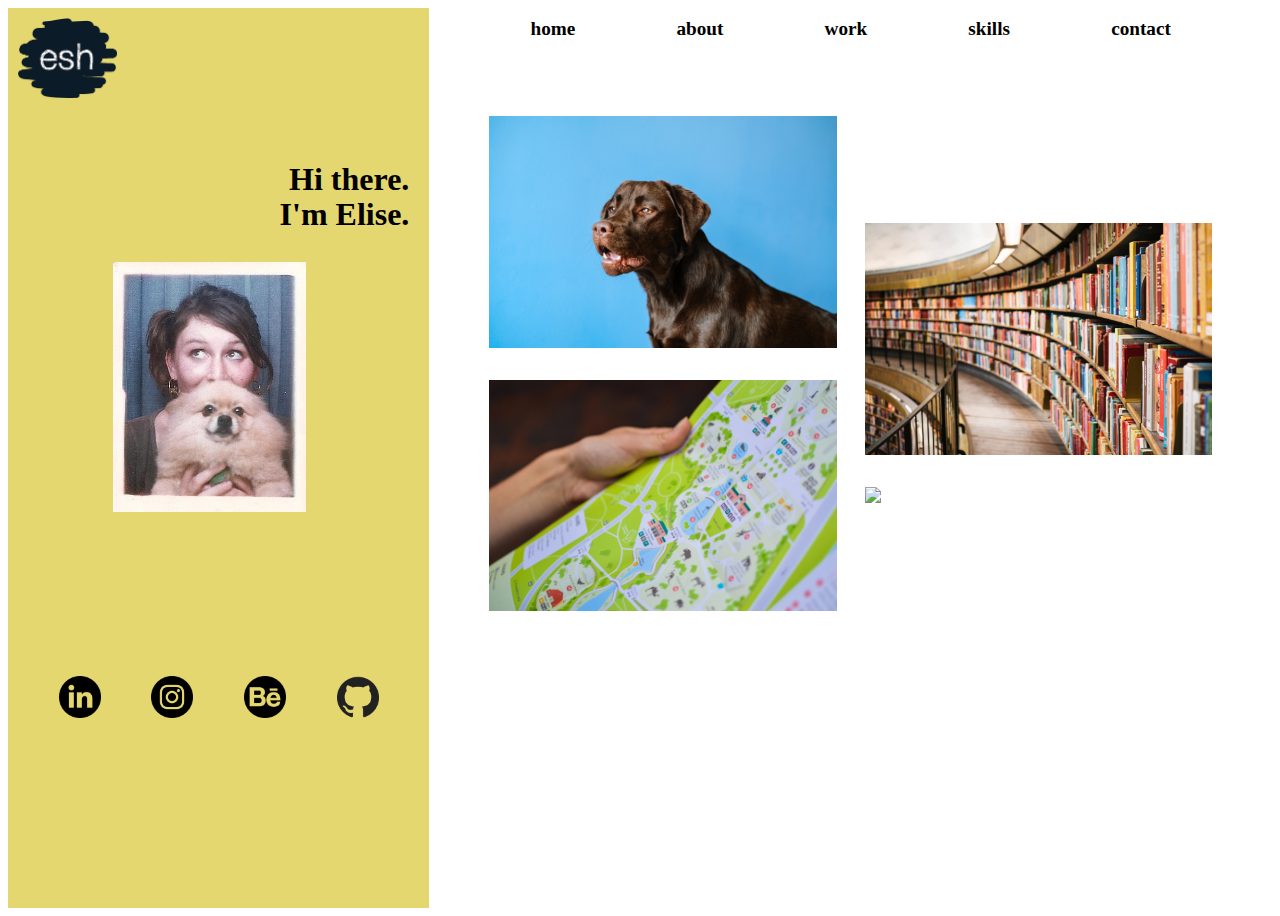
==== index.html @ 3a0eaf2a "initial commit" ====
<!DOCTYPE html>
<html lang="en">

<head>
<link rel="stylesheet" href="css/style.css">  
<link rel="preconnect" href="https://fonts.gstatic.com">
<link href="https://fonts.googleapis.com/css2?family=Open+Sans&display=swap" rel="stylesheet">
</head>

<div class="grid">
  <header class="header">
    <div class="topnav">
      <a href="index.html">home</a>
      <a href="about.html">about</a>
      <a href="work.html">work</a>
      <a href="skills.html">skills</a>
      <a href="contact.html">contact</a>
    </div>  
  </header>
  
  <aside class="aside">
    <div class="logoHome">
      <a href="index.html"><img alt="..." src="images/ESHlogo.png" height="80px"></a>
    </div>
    <div class="sidebarText">   
      <h1>Hi there.</h1>
      <h1>I'm Elise.</h1>
    </div>
    <div class="heroImage">
      <img src="images/hayesHero.jpg" alt="..." height="250">
    </div>
    <div class="socialIcons">
      <img src="images/010-linkedin.png" alt="..." style="width:10%">
      <img src="images/011-instagram.png" alt="..." style="width:10%">
      <img src="images/behance-logo.png" alt="..." style="width:10%">
      <img src="images/github.png" alt="..." style="width:10%">
    </div>
  </aside>
  
  <main class="main">
    <div class="outer-grid">
      <div class="inner-grid">
      <img src="images/dog.jpg"/>
      <img src="images/map.jpg"/>
      </div>
      <div class="inner-grid">
      <img src="images/books.jpg"/>
      <img src="images/travel.jpg"/>
      </div>
      </div>
  </main>
  
  <!-- <footer class="footer">
      <div class="socialIcons">
        <img src="images/010-linkedin.png" alt="..." style="width:10%">
        <img src="images/011-instagram.png" alt="..." style="width:10%">
        <img src="images/behance-logo.png" alt="..." style="width:10%">
        <img src="images/github.png" alt="..." style="width:10%">
      </div>
  </footer> -->
  
</div>

</html>
---- css/style.css ----
.grid {
    display: grid;
    grid-template-columns: 1fr 2fr;
    grid-template-rows: 10vh 90vh;
  }
  
  .aside {
    background-color: #E4D76F;
  }
  
  .header {
    background-color:white;
  }
  
  .main {
    background-color: white;
  }
  
  .footer {
    background-color: #E4D76F;
  }
  
  .socialIcons {
    padding-top: 10em;
    padding-bottom: 20px;
    display: flex;
    flex-direction: row;
    align-items: center;
    justify-content: space-evenly;
  }
  
  header {
    grid-column-start: 2;
    grid-column-end: 3;
  }
  
  aside {
    grid-column-start: 1;
    grid-column-end: 2;
    grid-row-start: 1;
    grid-row-end: 3;
  }
  
  main {
    grid-column-start: 2;
    grid-column-end: 3;
    grid-row-start: 2;
    grid-row-end: 3;
    /* display: flex;
    justify-content: center; */
  }
  
  /* footer {
    grid-column-start: 1;
    grid-column-end: 2;
    grid-row-start: 3;
    grid-row-end: 4;
  } */
  
  .logoHome {
    padding-left: 10px;
    padding-top: 10px;
  }
  
  .sidebarText {
    overflow: auto;
      padding-top: 50px;
      padding-right: 20px;
      text-align: right;
      line-height: 80%;
      font-family: roboto;
  }
  
  .heroImage {
    display: block;
    margin-left: auto;
    margin-right: auto;
    padding-top: 20px;
    width: 50%;
  }
  
  .topnav {
    padding-top: 10px;
    display: flex;
    /* flex-direction: row; */
    align-items: center;
    justify-content: space-evenly;
    font-family: roboto;
    font-weight: bold;
    font-size: larger;
  }
  
  a:link {
    color:black;
    text-decoration: none;
  }
  
  a:visited {
    color:gray;
    text-decoration: none;
  }
  
  a:hover {
    color: #8AD0CC;
    text-decoration: none;
  }
  
  a:active {
    color: orangered;
    text-decoration: none;
  }
  
  /* photocards */
  .cards {
    display: flex;
    /* flex-wrap: wrap; */
    align-items: flex-start;
    flex-direction: column;
    max-height: 50vh;
  }
  .cards img {
    padding-top: 10px;
    padding-left: 10px;
    max-width: 40vh;
  }

  /* textcards */
  * {
    box-sizing: border-box;
  }
  
  body {
    font-family: roboto;
  }
  
  /* Float four columns side by side */
  .skillsCardCol {
    float: left;
    width: 30%;
    padding: 0 10px;
  }
  
  /* Remove extra left and right margins, due to padding in columns */
  .skillscardRow {margin: 0 -5px;
    display: flex;
    justify-content: center;
    /* flex-wrap: wrap; */
  }

  
  /* Clear floats after the columns */
  /* .row:after {
    content: "";
    display: table;
    clear: both;
  } */
  
  /* Style the counter cards */
  .textCard {
    box-shadow: 0 4px 8px 0 rgba(0, 0, 0, 0.2); /* this adds the "card" effect */
    padding: 16px;
    text-align: center;
    background-color: #89D0CB;
    min-height: 350px;
  }
  
  /* Responsive columns - one column layout (vertical) on small screens */
  /* @media screen and (max-width: 600px) {
    .col {
      width: 100%;
      display: block;
      margin-bottom: 20px;
    }
  } */
  

   /* .introPics {
     display: flex;
     align-items: center;
   } */


  .outer-grid {
    display: flex;
    flex-wrap: wrap;
    padding: 0 4px;
    align-items: center;
    justify-content: center;
 }
 .inner-grid {
    flex: 45%;
    max-width: 45%;
    padding: 0 4px;
 }
 .inner-grid img {
    margin-top: 8px;
    width: 100%;
    padding: 10px;
 }
 @media screen and (max-width: 800px) {
    .inner-grid {
       flex: 50%;
       max-width: 50%;
    }
 }
 @media screen and (max-width: 600px) {
    .inner-grid {
       flex: 100%;
       max-width: 100%;
    }
    .heroImage {
      width: 10%;
      margin-left: 0;
    }
 }
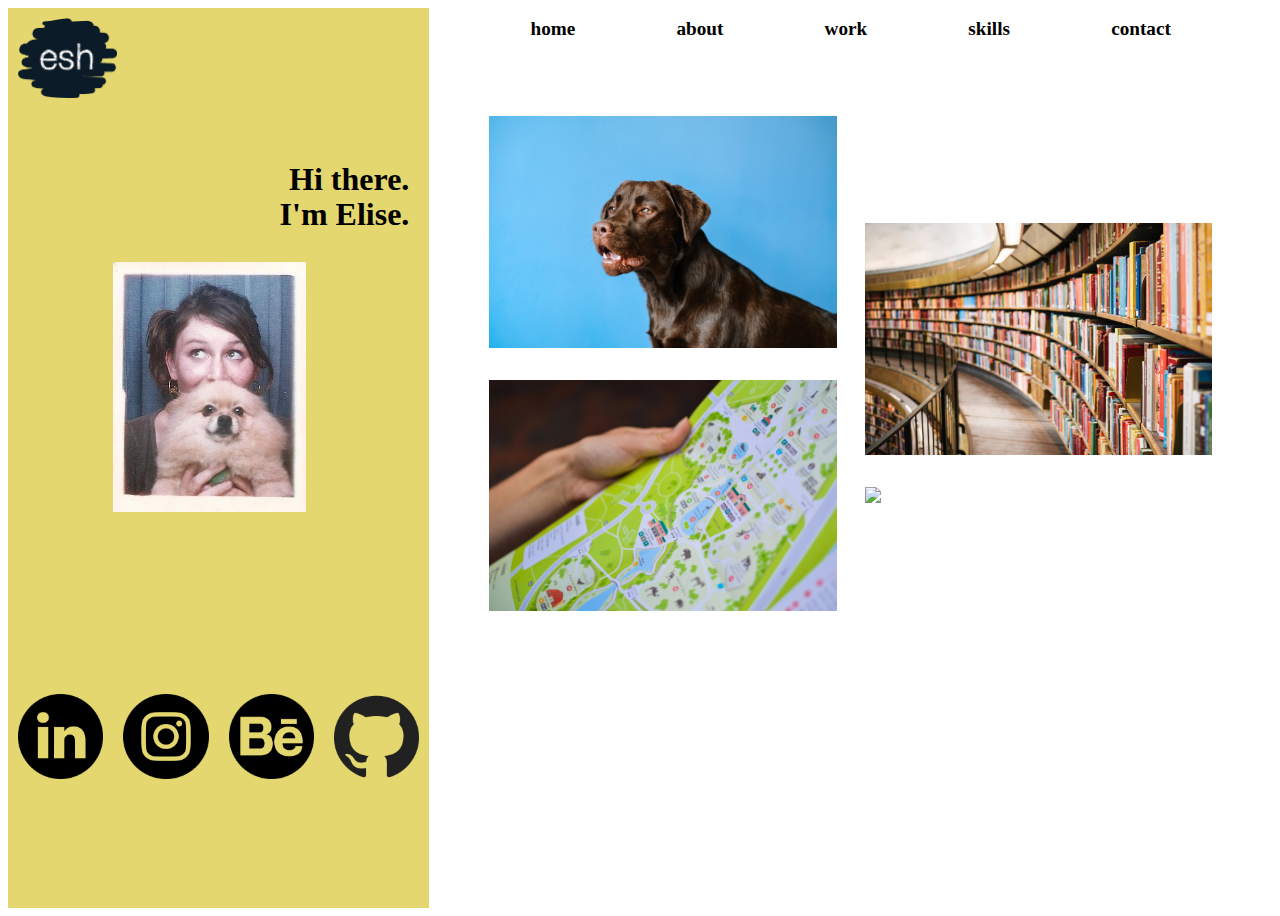
==== commit 3581151b: "updates 3" ====
--- a/index.html
+++ b/index.html
@@ -30,10 +30,10 @@
       <img src="images/hayesHero.jpg" alt="..." height="250">
     </div>
     <div class="socialIcons">
-      <img src="images/010-linkedin.png" alt="..." style="width:10%">
-      <img src="images/011-instagram.png" alt="..." style="width:10%">
-      <img src="images/behance-logo.png" alt="..." style="width:10%">
-      <img src="images/github.png" alt="..." style="width:10%">
+      <a href="https://www.linkedin.com/in/elise-hayes-9b1636106/"><img src="images/010-linkedin.png" alt="..."></a>
+      <a href="https://www.instagram.com/bulliebelle/"><img src="images/011-instagram.png" alt="..."></a>
+      <a href="https://www.behance.net/elisehayes"><img src="images/behance-logo.png" alt="..."></a>
+      <a href="https://github.com/eliseonahouse"><img src="images/github.png" alt="..."></a>
     </div>
   </aside>
   
--- a/css/style.css
+++ b/css/style.css
@@ -26,7 +26,16 @@
     display: flex;
     flex-direction: row;
     align-items: center;
-    justify-content: space-evenly;
+    justify-content: space-between;
+    width: 1005;
+    
+  }
+
+  .socialIcons img {
+    /* max-width: 70%; */
+    margin-top: 8px;
+    width: 100%;
+    padding: 10px;
   }
   
   header {
@@ -106,14 +115,14 @@
   }
   
   a:active {
-    color: orangered;
+    color: #8AD0CC;
     text-decoration: none;
   }
   
   /* photocards */
   .cards {
     display: flex;
-    /* flex-wrap: wrap; */
+    flex-wrap: wrap;
     align-items: flex-start;
     flex-direction: column;
     max-height: 50vh;
@@ -202,6 +211,10 @@
        flex: 50%;
        max-width: 50%;
     }
+    .heroImage {
+      width: 10%;
+      margin-left: 10px;
+    }
  }
  @media screen and (max-width: 600px) {
     .inner-grid {
@@ -213,3 +226,21 @@
       margin-left: 0;
     }
  }
+
+ .image-frame {
+   display: flex;
+   float: center; 
+   padding-left: 10px; 
+   margin: 5px;
+   position: relative;
+   color: #333;
+  }
+
+  .image-frame .image-caption {
+    display: none;
+    position: absolute;
+    bottom: 0px;
+    padding: 5px;
+    background: lightgray;
+    width: 290px;
+    opacity: 0.8;}